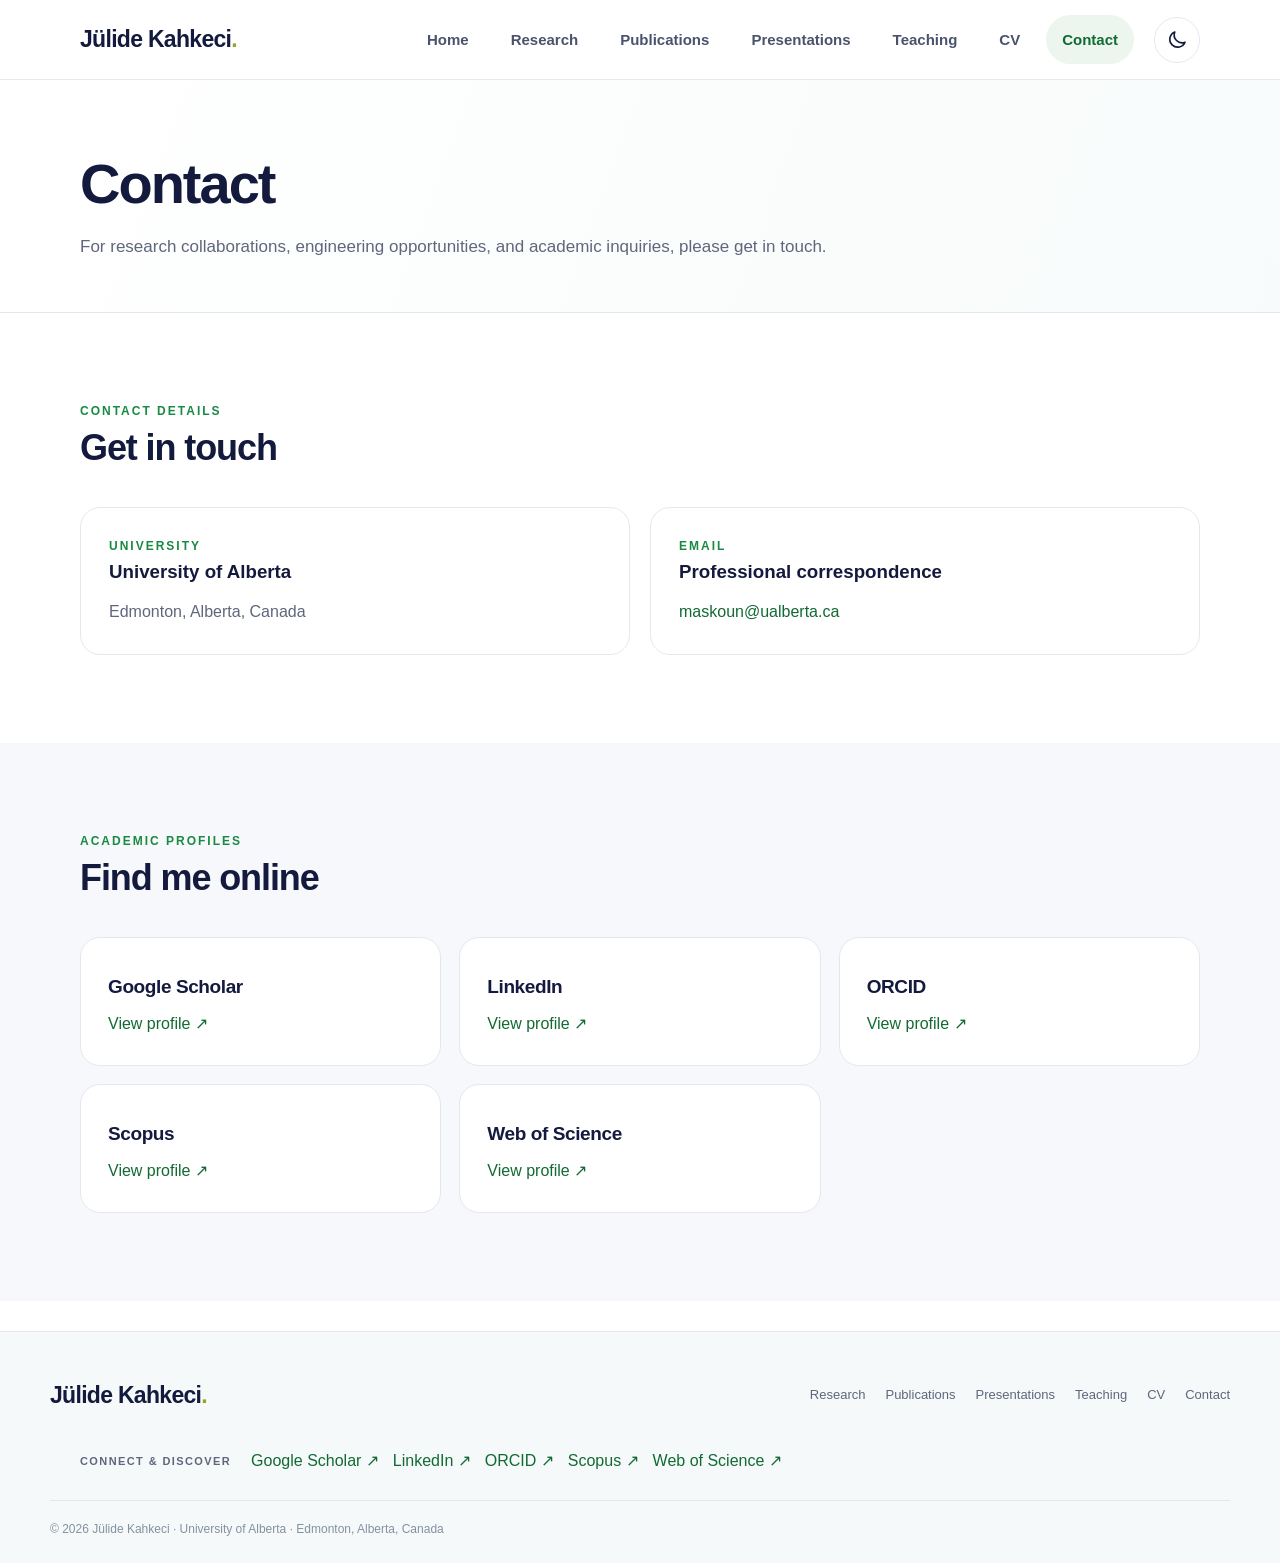
==== contact/index.html @ 94052518 "Add files via upload" ====
<!doctype html><html lang="en"><head><meta charset="utf-8"><meta name="viewport" content="width=device-width,initial-scale=1"><meta name="description" content="Contact and academic profiles."><meta name="theme-color" content="#ffffff"><meta property="og:title" content="Contact — Jülide Kahkeci"><meta property="og:description" content="Contact and academic profiles."><meta property="og:type" content="website"><title>Contact — Jülide Kahkeci</title><script>try{const p=localStorage.getItem("julide-site-theme");const dark=p==="dark"||(p!=="light"&&window.matchMedia("(prefers-color-scheme: dark)").matches);document.documentElement.dataset.theme=dark?"dark":"light"}catch(e){document.documentElement.dataset.theme="light"}</script><link rel="stylesheet" href="../assets/style.css"><link rel="icon" href="../assets/favicon.svg" type="image/svg+xml"></head><body data-page="contact"><a class="skip" href="#main">Skip to content</a><header class="site-header"><div class="container header-in"><a class="logo" href="../">Jülide Kahkeci<span>.</span></a><button class="menu-toggle" aria-label="Toggle menu" aria-expanded="false" aria-controls="site-nav">☰</button><nav id="site-nav" aria-label="Main navigation"><a href="../" class="">Home</a><a href="../research/" class="">Research</a><a href="../publications/" class="">Publications</a><a href="../presentations/" class="">Presentations</a><a href="../teaching/" class="">Teaching</a><a href="../cv/" class="">CV</a><a href="../contact/" class="active" aria-current="page">Contact</a></nav><button class="theme-toggle" type="button" aria-label="Switch to dark mode" aria-pressed="false" title="Switch to dark mode"><svg class="theme-icon theme-icon-moon" aria-hidden="true" viewBox="0 0 24 24" fill="none" stroke="currentColor" stroke-width="1.9" stroke-linecap="round" stroke-linejoin="round"><path d="M20.6 15.1A9 9 0 0 1 8.9 3.4a9 9 0 1 0 11.7 11.7Z"/></svg><svg class="theme-icon theme-icon-sun" aria-hidden="true" viewBox="0 0 24 24" fill="none" stroke="currentColor" stroke-width="1.9" stroke-linecap="round" stroke-linejoin="round"><circle cx="12" cy="12" r="4"/><path d="M12 2v2m0 16v2M4.93 4.93l1.42 1.42m11.3 11.3 1.42 1.42M2 12h2m16 0h2M4.93 19.07l1.42-1.42m11.3-11.3 1.42-1.42"/></svg></button></div></header><main id="main"><div class="page-hero"><div class="container"><h1>Contact</h1><p>For research collaborations, engineering opportunities, and academic inquiries, please get in touch.</p></div></div><section class="section"><div class="container"><div class="section-heading"><div class="kicker">Contact details</div><h2>Get in touch</h2></div><div class="contact-grid"><div class="contact-card"><div class="kicker">University</div><h3>University of Alberta</h3><p>Edmonton, Alberta, Canada</p></div><div class="contact-card"><div class="kicker">Email</div><h3>Professional correspondence</h3><p><a href="mailto:maskoun@ualberta.ca">maskoun@ualberta.ca</a></p></div></div></div></section><section class="section alt"><div class="container"><div class="section-heading"><div class="kicker">Academic profiles</div><h2>Find me online</h2></div><div class="three-col"><article class="card"><h3>Google Scholar</h3><a href="https://scholar.google.ca/citations?user=53lfFYoAAAAJ&amp;hl=en&amp;oi=ao" target="_blank" rel="noopener noreferrer">View profile ↗</a></article><article class="card"><h3>LinkedIn</h3><a href="https://www.linkedin.com/in/judy-maskoun-kahkeci/" target="_blank" rel="noopener noreferrer">View profile ↗</a></article><article class="card"><h3>ORCID</h3><a href="https://orcid.org/0000-0002-6575-7704" target="_blank" rel="noopener noreferrer">View profile ↗</a></article><article class="card"><h3>Scopus</h3><a href="https://www.scopus.com/authid/detail.uri?authorId=58640732800" target="_blank" rel="noopener noreferrer">View profile ↗</a></article><article class="card"><h3>Web of Science</h3><a href="https://www.webofscience.com/wos/author/record/3866087?state=%7B%7D" target="_blank" rel="noopener noreferrer">View profile ↗</a></article></div></div></section></main><footer><div class="container footer-main"><a class="logo" href="../">Jülide Kahkeci<span>.</span></a><div class="footer-links"><a href="../research/">Research</a><a href="../publications/">Publications</a><a href="../presentations/">Presentations</a><a href="../teaching/">Teaching</a><a href="../cv/">CV</a><a href="../contact/">Contact</a></div></div><div class="container footer-profiles"><div class="profile-links" aria-label="Connect &amp; discover"><span class="profile-label">Connect &amp; discover</span><div class="profile-link-list"><a class="profile-link" href="https://scholar.google.ca/citations?user=53lfFYoAAAAJ&amp;hl=en&amp;oi=ao" target="_blank" rel="noopener noreferrer">Google Scholar <span aria-hidden="true">↗</span></a><a class="profile-link" href="https://www.linkedin.com/in/judy-maskoun-kahkeci/" target="_blank" rel="noopener noreferrer">LinkedIn <span aria-hidden="true">↗</span></a><a class="profile-link" href="https://orcid.org/0000-0002-6575-7704" target="_blank" rel="noopener noreferrer">ORCID <span aria-hidden="true">↗</span></a><a class="profile-link" href="https://www.scopus.com/authid/detail.uri?authorId=58640732800" target="_blank" rel="noopener noreferrer">Scopus <span aria-hidden="true">↗</span></a><a class="profile-link" href="https://www.webofscience.com/wos/author/record/3866087?state=%7B%7D" target="_blank" rel="noopener noreferrer">Web of Science <span aria-hidden="true">↗</span></a></div></div></div><div class="container footer-bottom">© 2026 Jülide Kahkeci · University of Alberta · Edmonton, Alberta, Canada</div></footer><script src="../assets/content.js" defer></script><script src="../assets/site.js" defer></script></body></html>
---- assets/style.css ----
/* Jülide Kahkeci — personal academic website styles. */
:root{--ink:#131a3d;--muted:#5f667d;--subtle:#8292a0;--accent:#198a43;--accent-dark:#126a33;--accent-soft:#edf5ef;--gold:#b09b14;--pale:#eef5f0;--paper:#fff;--off:#f7f8fb;--line:#e5e7ef;--shadow:0 20px 55px rgba(24,52,68,.06);--radius:20px;--max:1180px}
*{box-sizing:border-box}html{scroll-behavior:smooth}body{margin:0;color:var(--ink);font-family:Inter,-apple-system,BlinkMacSystemFont,"Segoe UI",Roboto,Helvetica,Arial,sans-serif;background:var(--paper);-webkit-font-smoothing:antialiased;line-height:1.72;font-size:16px}a{color:var(--accent-dark);text-decoration:none}a:hover{color:var(--accent);text-decoration:underline}img{max-width:100%;display:block}button,input{font:inherit}button{cursor:pointer}::selection{background:#c1e8e8}
.container{max-width:var(--max);margin:0 auto;padding:0 30px}.narrow{max-width:960px}.skip{position:absolute;top:-100px;left:12px;z-index:9999;padding:10px;background:#fff}.skip:focus{top:8px}
.site-header{height:82px;position:sticky;top:0;z-index:20;background:rgba(255,255,255,.97);border-bottom:1px solid var(--line);backdrop-filter:blur(14px)}.header-in{height:100%;display:flex;justify-content:space-between;align-items:center;gap:35px}.logo{font-size:22px;font-weight:800;letter-spacing:-.9px;color:var(--ink);white-space:nowrap}.logo:hover{text-decoration:none;color:var(--ink)}.logo span{color:var(--accent)}nav{display:flex;align-items:center;gap:22px}nav a{color:#4d6372;font-weight:550;font-size:13px;transition:color .15s;white-space:nowrap}nav a:hover,nav a.active{color:var(--accent);text-decoration:none}nav a.active{font-weight:750}.menu-toggle{display:none;background:transparent;border:1px solid var(--line);padding:8px 12px;border-radius:9px;color:var(--ink);font-size:23px;line-height:1}
main{min-height:60vh}.hero{padding:108px 0 72px;background:radial-gradient(circle at 88% 28%,#eaf6f6 0,#fff 42%,#fff 100%)}.hero-layout{display:grid;grid-template-columns:1.25fr .85fr;gap:70px;align-items:center}.eyebrow,.kicker{text-transform:uppercase;color:var(--accent);font-size:12px;letter-spacing:2px;font-weight:800}.hero h1{font-size:clamp(39px,5.3vw,67px);letter-spacing:-2.6px;line-height:1.12;margin:18px 0 12px;font-weight:800}.hero .hero-title{font-weight:650;font-size:23px;color:#334e5d;margin:0 0 20px;line-height:1.45}.lead{font-size:17px;color:var(--muted);max-width:680px;line-height:1.85}.hero .lead{max-width:650px}.button-row{display:flex;gap:13px;flex-wrap:wrap;margin-top:30px}.btn{display:inline-flex;justify-content:center;align-items:center;gap:7px;border-radius:8px;font-size:14px;font-weight:750;padding:12px 20px;border:1px solid var(--accent);color:#fff;background:var(--accent);transition:transform .15s,background .15s;min-height:46px}.btn:hover{transform:translateY(-2px);background:var(--accent-dark);color:#fff;text-decoration:none}.btn.outline{background:#fff;color:var(--accent-dark);border-color:#bbd4db}.btn.outline:hover{background:#f0fafa}.photo-frame{aspect-ratio:4/4.4;border-radius:23px;overflow:hidden;border:1px solid #dce8e8;box-shadow:var(--shadow);background:#e8f1f3;display:flex;justify-content:center;align-items:center;position:relative}.photo-frame img{width:100%;height:100%;object-fit:cover}.photo-hint{position:absolute;bottom:0;background:rgba(18,44,57,.76);color:#fff;font-size:11px;text-align:center;padding:9px;width:100%;letter-spacing:.4px}
.stats{display:grid;grid-template-columns:repeat(4,minmax(0,1fr));border-top:1px solid var(--line);border-bottom:1px solid var(--line);margin-top:55px}.stat{padding:26px 20px;border-right:1px solid var(--line);text-align:center}.stat:last-child{border-right:0}.stat-num{font-weight:800;color:var(--ink);font-size:35px;line-height:1.3;letter-spacing:-1.2px}.stat-label{font-size:13px;color:var(--muted)}.section{padding:88px 0}.section.alt{background:var(--off)}.section-compact{padding:58px 0}.section-heading{margin-bottom:36px}.section-heading h2,.section h2{margin:5px 0 12px;font-size:clamp(25px,3vw,36px);font-weight:800;letter-spacing:-1.1px;line-height:1.23}.section-heading p{color:var(--muted);max-width:780px;margin:0}.section-grid{display:grid;grid-template-columns:1.2fr .8fr;gap:70px}.body-text p{margin:0 0 19px;color:#4c6271}.pills{display:flex;flex-wrap:wrap;gap:10px}.pill{background:#eef7f8;color:#2d6975;font-size:12px;border:1px solid #d8eaed;padding:6px 12px;border-radius:30px;font-weight:650}.text-link{font-weight:750;font-size:14px}.text-link:hover{text-decoration:underline}.news-empty{padding:30px;background:#fff;border:1px dashed #d4e2e4;border-radius:var(--radius);color:var(--muted)}
.page-hero{padding:72px 0 50px;border-bottom:1px solid var(--line);background:linear-gradient(110deg,#fff,#f8fbfb)}.page-hero h1{font-size:clamp(39px,5vw,56px);font-weight:800;line-height:1.15;letter-spacing:-2px;margin:0 0 16px}.page-hero p{margin:0;max-width:830px;color:var(--muted);font-size:17px}.page-hero .btn{margin-top:23px}.major{margin-top:0}.two-col,.three-col{display:grid;gap:18px}.two-col{grid-template-columns:repeat(2,minmax(0,1fr))}.three-col{grid-template-columns:repeat(3,minmax(0,1fr))}.card{border:1px solid var(--line);border-radius:var(--radius);padding:27px;background:#fff;transition:border-color .15s,transform .15s;min-width:0}.card:hover{border-color:#bcdae1}.card h3{font-size:19px;line-height:1.45;letter-spacing:-.4px;margin:8px 0 10px}.card p{color:var(--muted);font-size:14px;margin:0 0 12px}.card .kicker{font-size:10px;letter-spacing:1.35px}.card h3 a{color:var(--ink)}.card h3 a:hover{color:var(--accent)}.cards-spaced{margin-top:26px}.flow-band{border:1px solid #c9e4e7;background:#eef8f8;border-radius:var(--radius);padding:22px;margin-top:19px;text-align:center}.flow-band span{font-size:12px;letter-spacing:1px;text-transform:uppercase;font-weight:750;color:#367482}.flow-band h3{margin:4px 0;color:var(--ink)}
/* CV date rail and entry formatting. */
.cv-section{padding:64px 0;border-bottom:1px solid var(--line)}.cv-section:last-child{border:0}.cv-section .section-heading{margin-bottom:30px}.timeline-entry{display:grid;grid-template-columns:222px 1fr;gap:22px;padding:20px 0;border-bottom:1px solid #edf1f2}.timeline-entry:last-child{border-bottom:0}.timeline-date{font-size:13px;font-weight:700;color:var(--accent-dark);padding-top:3px}.timeline-body h3{font-size:18px;line-height:1.45;margin:0 0 3px;letter-spacing:-.3px}.timeline-body p{color:var(--muted);font-size:14px;margin:0}.plain-list{list-style:none;padding:0;margin:0}.plain-list li{padding:14px 0;border-bottom:1px solid #edf1f2;font-size:15px;line-height:1.7;color:#405667}.plain-list li:last-child{border-bottom:0}.plain-list strong{color:var(--ink)}.list-year{color:var(--accent-dark);font-weight:800;font-size:13px;display:inline-block;min-width:94px;vertical-align:baseline}
.publication-tools{margin-top:30px}.search{width:100%;max-width:680px;border:1px solid #cddde0;background:#fff;padding:13px 16px;border-radius:10px;font-size:15px;outline:0}.search:focus{border-color:var(--accent);box-shadow:0 0 0 3px #daeff0}.filter-row{display:flex;flex-wrap:wrap;gap:8px;margin-top:18px}.filter{border:1px solid var(--line);padding:7px 13px;border-radius:30px;color:#536d7a;background:#fff;font-size:13px}.filter:hover,.filter[aria-pressed="true"]{background:var(--accent);color:#fff;border-color:var(--accent)}.pub-count{font-size:13px;color:var(--muted);margin:18px 0}.pub-item{padding:23px 0;border-bottom:1px solid var(--line)}.pub-item:last-child{border-bottom:0}.pub-meta{font-size:12px;font-weight:700;color:var(--accent-dark);letter-spacing:.6px;text-transform:uppercase}.pub-item h3{font-size:17px;margin:8px 0 7px;line-height:1.55;letter-spacing:-.2px}.pub-item p{font-size:14px;color:var(--muted);margin:0 0 5px}.pub-item a{font-size:13px;font-weight:750}.no-results{color:var(--muted);padding:25px 0;display:none}.no-results.show{display:block}.resource-link{display:inline-block;margin-top:6px;font-weight:700;font-size:13px}
.contact-grid{display:grid;grid-template-columns:1fr 1fr;gap:20px}.contact-card{border:1px solid var(--line);padding:28px;border-radius:var(--radius)}.contact-card h3{margin:0 0 10px}.contact-card p{margin:0;color:var(--muted)}
footer{background:#f6f9fa;margin-top:30px;border-top:1px solid var(--line)}.footer-main{padding:54px 0 32px;display:flex;align-items:center;justify-content:space-between;gap:20px;flex-wrap:wrap}.footer-links{display:flex;flex-wrap:wrap;column-gap:20px;row-gap:6px}.footer-links a{font-size:13px;color:var(--muted)}.footer-links a:hover{color:var(--accent)}.footer-bottom{padding:18px 0 23px;border-top:1px solid var(--line);font-size:12px;color:var(--subtle)}
@media(max-width:1000px){nav{gap:13px}nav a{font-size:12px}.logo{font-size:20px}.hero-layout{gap:38px}.section-grid{gap:40px}}@media(max-width:780px){.container{padding:0 22px}.site-header{height:68px}.menu-toggle{display:block}nav{display:none;position:absolute;top:68px;left:0;right:0;background:#fff;border-bottom:1px solid var(--line);box-shadow:var(--shadow);padding:12px 23px 24px;flex-direction:column;align-items:flex-start;gap:0}nav.open{display:flex}nav a{width:100%;padding:10px 0;font-size:15px}.hero{padding:68px 0 40px}.hero-layout{grid-template-columns:1fr;gap:25px}.hero h1{font-size:46px}.photo-frame{max-width:320px;max-height:350px}.stats{grid-template-columns:1fr 1fr}.stat:nth-child(2){border-right:0}.stat:nth-child(-n+2){border-bottom:1px solid var(--line)}.section{padding:58px 0}.page-hero{padding:55px 0 38px}.section-grid,.two-col,.three-col,.contact-grid{grid-template-columns:1fr}.timeline-entry{grid-template-columns:1fr;gap:3px}.timeline-date{padding-top:0}.cv-section{padding:50px 0}.footer-main{padding:35px 0 25px}.section-heading{margin-bottom:24px}}@media(max-width:400px){.container{padding:0 17px}.hero h1{font-size:38px;letter-spacing:-1.5px}.hero .hero-title{font-size:19px}.btn{width:100%}.stat-num{font-size:29px}}@media print{.site-header,footer,.btn,.search,.filter-row,.photo-hint{display:none!important}body{color:#000}.page-hero{padding:10px 0 20px}.cv-section{padding:25px 0;break-inside:avoid}.timeline-entry{break-inside:avoid}.container{max-width:none}.section{padding:20px 0}}
/* Extended CV lists and responsive scholarly record details. */
.timeline-detail p{color:var(--muted);font-size:14px;margin:2px 0 9px;line-height:1.7}
.timeline-detail p strong{color:var(--ink)}
.compact-list{margin:9px 0 0;padding-left:20px;color:var(--muted);font-size:14px;line-height:1.75}
.compact-list li{margin:5px 0}
.external-profiles{margin-top:28px;color:var(--muted);font-size:14px}
[data-publication][hidden]{display:none!important}
@media(max-width:780px){.timeline-detail p{font-size:14px}}

/* Scholarly profile links — visible on the home page, CV, publications, and sitewide footer. */
.profile-links{display:flex;align-items:center;gap:13px 20px;flex-wrap:wrap}
.profile-label{font-size:11px;letter-spacing:1.1px;text-transform:uppercase;font-weight:750;color:var(--subtle);white-space:nowrap}
.profile-link-list{display:flex;flex-wrap:wrap;align-items:center;gap:8px 14px}
.profile-link{display:inline-flex;align-items:center;gap:3px;color:var(--accent-dark);font-size:13px;font-weight:700;line-height:1.35;text-decoration:none;border-bottom:1px solid transparent;padding:4px 0}
.profile-link:hover,.profile-link:focus-visible{color:var(--accent);border-bottom-color:var(--accent);text-decoration:none}
.profile-link:focus-visible{outline:2px solid var(--accent);outline-offset:3px}
.hero .profile-links{margin-top:26px;align-items:flex-start}
.hero .profile-label{padding-top:5px}
.cv-profile-wrap,.pub-profile-wrap{padding-top:25px}
.footer-profiles{padding:0 30px 25px}
.footer-profiles .profile-label{color:var(--muted)}
@media(max-width:780px){.hero .profile-links{margin-top:21px}.profile-links{align-items:flex-start;gap:7px}.profile-label{width:100%}.footer-profiles{padding:0 22px 24px}}
@media(max-width:400px){.profile-link-list{gap:6px 13px}.profile-link{font-size:12px}.footer-profiles{padding:0 17px 22px}}


/* Homepage portrait, introduction, and counters. */
.site-header{height:80px;background:rgba(255,255,255,.98);border-bottom:1px solid #e8e8ed}
.header-in{gap:28px}.logo{font-size:23px;letter-spacing:-.7px}
.logo span{color:#98a51e}
nav{gap:10px;flex-wrap:wrap}
nav a{font-size:15px;font-weight:700;color:#4a536d;padding:12px 16px;border-radius:999px}
nav a.active,nav a[aria-current="page"]{background:var(--accent-soft);color:var(--accent-dark)}
.hero-academic{padding:70px 0 64px;background:linear-gradient(180deg,#ffffff 0%,#fbfcfd 100%)}
.hero-layout{align-items:center;grid-template-columns:minmax(0,1.2fr) minmax(280px,.8fr);gap:48px}
.hero-copy{padding-top:4px}.eyebrow{display:inline-flex;align-items:center;padding:10px 18px;border-radius:999px;background:#edf3ef;color:var(--accent-dark);font-size:12px;letter-spacing:2.2px;font-weight:800}
.hero h1{font-size:clamp(50px,5.8vw,74px);line-height:1.04;letter-spacing:-2.8px;margin:22px 0 16px;color:var(--ink)}
.name-accent{background:linear-gradient(90deg,#159340 5%, #b59c11 88%);-webkit-background-clip:text;background-clip:text;color:transparent}
.hero .hero-title{font-size:23px;font-weight:650;color:#262d49;margin-bottom:16px}
.hero .lead{font-size:18px;line-height:1.8;color:#5c637b;max-width:690px}
.hero .lead strong{color:#4b536f}
.btn{border-radius:999px;padding:15px 28px;font-size:15px;font-weight:800;min-height:54px;border-width:1.5px}
.btn.gradient{background:linear-gradient(90deg,#179340 0%, #b49a0e 100%);border-color:transparent;box-shadow:0 8px 20px rgba(25,138,67,.18)}
.btn.gradient:hover{background:linear-gradient(90deg,#148239 0%, #9d870a 100%)}
.btn.outline{background:#fff;border-color:#d5d8e3;color:#202846}
.btn.outline:hover{background:#f8f9fc;color:#202846}
.btn.soft{margin-top:24px;padding-inline:28px}
.hero-profiles{margin-top:30px}.profile-label{font-size:11px;letter-spacing:1.4px}.profile-link{font-size:13px;color:#3d4c67}
.hero-portrait-wrap{display:flex;justify-content:center}
.hero-portrait-ring{width:min(100%,430px);aspect-ratio:1/1;border-radius:50%;padding:10px;background:linear-gradient(135deg,#1da246 20%,#b39a14 86%);box-shadow:0 18px 36px rgba(110,140,40,.22)}
.hero-portrait{width:100%;height:100%;border-radius:50%;overflow:hidden;border:7px solid #fff;background:#dfe6ee}
.hero-portrait img{width:100%;height:100%;object-fit:cover;object-position:center 28%}
.photo-frame,.photo-hint{display:none}
.stats-academic{display:grid;grid-template-columns:repeat(3,minmax(0,1fr));gap:22px;border:0;margin-top:54px}
.stats-academic .stat{border:1px solid #e5e6ed;border-radius:24px;background:#fff;padding:26px 22px 24px;box-shadow:0 4px 18px rgba(23,35,65,.04)}
.stats-academic .stat-num{font-size:46px;color:#5c9b2f;font-weight:800}
.stats-academic .stat-label{font-size:15px;color:#6a7188}
.about-academic{padding-top:86px}
.about-academic .container{max-width:1280px}
.about-academic .section-heading{margin-bottom:26px}
.about-academic .kicker{margin-bottom:8px}
.about-academic h2{font-size:clamp(34px,4.7vw,58px);line-height:1.1;letter-spacing:-1.9px;max-width:980px;margin-bottom:26px}
.about-text{max-width:1100px}
.about-text p{font-size:18px;line-height:1.9;color:#5b6279;margin-bottom:18px}
.about-text strong{color:var(--accent-dark)}
.research-interest-block{margin-top:42px}
.research-interest-block h3{font-size:19px;line-height:1.4;margin:0 0 18px;color:#202846}
.interest-pills{gap:14px}
.pill{background:#fff;color:#5a627a;border:1px solid #d7dae3;padding:10px 19px;border-radius:999px;font-size:14px;font-weight:600}
.text-link{font-weight:750;font-size:14px}
.footer-main{padding-top:44px}
@media(max-width:1000px){.hero-layout{grid-template-columns:1fr;gap:28px}.hero-copy{order:2}.hero-portrait-wrap{order:1}.hero-portrait-ring{width:min(100%,360px)}.about-academic h2{max-width:850px}}
@media(max-width:780px){.site-header{height:72px}.hero-academic{padding:48px 0 44px}.hero h1{font-size:46px;letter-spacing:-1.8px}.hero .hero-title{font-size:20px}.hero .lead,.about-text p{font-size:17px;line-height:1.8}.stats-academic{grid-template-columns:1fr;gap:14px;margin-top:34px}.stats-academic .stat{padding:22px}.hero-profiles .profile-label{width:100%}.research-interest-block{margin-top:32px}.pill{font-size:13px;padding:9px 16px}}
@media(max-width:400px){.hero h1{font-size:38px}.eyebrow{padding:8px 14px;font-size:11px;letter-spacing:1.7px}.hero-portrait-ring{width:min(100%,300px)}}


/* Compact recent updates cards */
.updates-section{padding-top:74px;padding-bottom:76px}
.updates-section .section-heading{margin-bottom:24px}
.updates-section .section-heading p{font-size:18px;line-height:1.75;color:#606882;max-width:760px}
.updates-list{display:flex;flex-direction:column;gap:14px;margin-top:10px}
.update-item{display:grid;grid-template-columns:180px 1fr;gap:22px;align-items:flex-start;padding:20px 24px;border:1px solid #e1e4ec;border-radius:24px;background:#fff;box-shadow:0 4px 14px rgba(20,27,55,.04)}
.update-date{display:inline-flex;align-items:center;justify-content:flex-start;color:var(--accent-dark);font-size:15px;font-weight:800;letter-spacing:.2px;line-height:1.4;padding-top:2px}
.update-body{font-size:16px;line-height:1.72;color:#5e657e}
.update-body strong{color:#1a2343}
@media(max-width:780px){.updates-section .section-heading p{font-size:16px}.update-item{grid-template-columns:1fr;gap:10px;padding:18px 18px;border-radius:20px}.update-date{font-size:14px}.update-body{font-size:15px;line-height:1.65}}

/* Alternate professional name and historical publication byline. */
.alternate-name{font-size:14px;font-weight:500;color:#687089;margin:-7px 0 12px;line-height:1.6}
.alternate-name strong{color:#4e596c;font-weight:650}
.publication-name-note{font-size:14px;color:#69718a;margin:16px 0 0;line-height:1.65}
.publication-name-note strong{color:#202946}

/* Research photographs uploaded through the content editor. */
.research-card{overflow:hidden}
.research-card .research-cover{width:100%;height:210px;object-fit:cover;border-radius:12px;margin:0 0 18px}
.research-card .research-gallery{display:grid;grid-template-columns:repeat(auto-fit,minmax(105px,1fr));gap:8px;margin-top:16px}
.research-gallery img{width:100%;height:106px;object-fit:cover;border-radius:10px;border:1px solid var(--line)}
.research-card p{white-space:pre-line}
.update-body a{font-size:14px;font-weight:700}

/* Persistent light / dark appearance toggle */
html { color-scheme: light; }
html[data-theme="dark"] { color-scheme: dark; }
.header-in { gap: 20px; }
.header-in nav { margin-left: auto; }
.theme-toggle { width:46px; height:46px; flex:0 0 46px; display:inline-flex; align-items:center; justify-content:center; border:1px solid var(--line); border-radius:50%; color:var(--ink); background:transparent; transition:background .2s, border-color .2s; }
.theme-toggle:hover { background:var(--accent-soft); border-color:var(--accent); }
.theme-toggle:focus-visible, .menu-toggle:focus-visible { outline:2px solid var(--accent); outline-offset:3px; }
.theme-icon { width:21px; height:21px; }
.theme-icon-sun {display:none;}
html[data-theme="dark"] .theme-icon-moon {display:none;}
html[data-theme="dark"] .theme-icon-sun {display:block;}
@media(max-width:1120px) { .header-in {gap:12px;} nav {gap:3px;} nav a {padding:10px 10px;font-size:13px;} .logo {font-size:21px;} }
@media(max-width:780px) { .header-in nav { margin-left:0; } .menu-toggle {margin-left:auto;} .theme-toggle {height:40px;width:40px;flex-basis:40px;} }

/* Two-column biography followed by research interest bubbles */
.about-academic .section-heading { margin-bottom:32px; }
.about-academic h2 { max-width:none; font-size:clamp(34px,4.0vw,52px); }
.about-columns { display:grid; grid-template-columns:minmax(0,1fr) minmax(0,1fr); column-gap:clamp(30px,5vw,78px); align-items:start; max-width:none; }
.about-columns .about-column {min-width:0;}
.about-columns .about-column h3 {font-size:20px;letter-spacing:-.35px;line-height:1.35;margin:0 0 16px;color:var(--ink);font-weight:750;}
.about-columns .about-column p {font-size:18px;line-height:1.8;margin:0;color:var(--muted);}
.about-academic .research-interest-block {margin-top:44px;}
@media(max-width:780px) {
 .about-columns {grid-template-columns:1fr;gap:29px;}
 .about-columns .about-column p {font-size:16px;line-height:1.75;}
 .about-columns .about-column h3 {font-size:18px;margin-bottom:10px;}
 .about-academic .research-interest-block {margin-top:32px;}
}

/* Night palette, applied consistently across all generated pages */
html[data-theme="dark"] { --ink:#f1f3ff;--muted:#bac3d8;--subtle:#96a3c0;--accent:#62d9a0;--accent-dark:#72e2a9;--accent-soft:#193a32;--pale:#1b302e;--paper:#0f1427;--off:#151a30;--line:#353c56;--shadow:0 12px 30px rgba(0,0,0,.24); }
html[data-theme="dark"] body {background:var(--paper);color:var(--ink);}
html[data-theme="dark"] a {color:var(--accent-dark);}
html[data-theme="dark"] a:hover {color:var(--accent);}
html[data-theme="dark"] .site-header {background:rgba(12,16,32,.97);border-bottom:1px solid var(--line);}
html[data-theme="dark"] .logo,html[data-theme="dark"] .logo:hover {color:var(--ink);}
html[data-theme="dark"] nav a {color:#bdc5d8;}
html[data-theme="dark"] nav a:hover,html[data-theme="dark"] nav a.active {color:var(--accent);}
html[data-theme="dark"] nav a.active {background:var(--accent-soft);}
html[data-theme="dark"] .menu-toggle,html[data-theme="dark"] .theme-toggle {color:var(--ink);background:#181f37;border-color:var(--line);}
html[data-theme="dark"] .menu-toggle:hover,html[data-theme="dark"] .theme-toggle:hover {background:var(--accent-soft);border-color:var(--accent);}
html[data-theme="dark"] .hero,html[data-theme="dark"] .hero-academic {background:radial-gradient(circle at 90% 27%,#192b2e 0%,#11162a 46%,#0f1427 100%);}
html[data-theme="dark"] .eyebrow {background:#17382f;color:#76e4aa;}
html[data-theme="dark"] .hero .hero-title,html[data-theme="dark"] .hero .lead strong {color:#e1e8f7;}
html[data-theme="dark"] .hero .lead,html[data-theme="dark"] .alternate-name {color:var(--muted);}
html[data-theme="dark"] .alternate-name strong {color:#c6d3e7;}
html[data-theme="dark"] .btn.outline {background:#1b2238;color:var(--ink);border-color:#45516c;}
html[data-theme="dark"] .btn.outline:hover {background:#26314c;color:var(--ink);}
html[data-theme="dark"] .profile-link {color:#a5cfc3;}
html[data-theme="dark"] .profile-link:hover {color:#76e4aa;}
html[data-theme="dark"] .hero-portrait {border-color:#141a2c;}
html[data-theme="dark"] .stats-academic .stat,html[data-theme="dark"] .card,html[data-theme="dark"] .update-item {background:#1b2237;border-color:#363e58;box-shadow:0 4px 16px rgba(0,0,0,.12);}
html[data-theme="dark"] .stat-label,html[data-theme="dark"] .stats-academic .stat-label {color:var(--muted);}
html[data-theme="dark"] .stats-academic .stat-num {color:#8bcb56;}
html[data-theme="dark"] .about-columns .about-column p,html[data-theme="dark"] .body-text p,html[data-theme="dark"] .about-text p {color:var(--muted);}
html[data-theme="dark"] .about-columns .about-column h3,html[data-theme="dark"] .research-interest-block h3 {color:var(--ink);}
html[data-theme="dark"] .pill {background:#1c2339;color:#c1cadf;border-color:#3b4560;}
html[data-theme="dark"] .updates-section .section-heading p,html[data-theme="dark"] .update-body {color:var(--muted);}
html[data-theme="dark"] .update-body strong {color:#f0f3ff;}
html[data-theme="dark"] .page-hero {background:linear-gradient(120deg,#111729,#1a2337);border-color:var(--line);}
html[data-theme="dark"] .page-hero p,html[data-theme="dark"] .card p,html[data-theme="dark"] .card h3 a,html[data-theme="dark"] .timeline-detail p {color:var(--muted);}
html[data-theme="dark"] .card h3,html[data-theme="dark"] .timeline-body h3,html[data-theme="dark"] .contact-card h3 {color:var(--ink);}
html[data-theme="dark"] .publication-name-note {color:var(--muted);}
html[data-theme="dark"] .publication-name-note strong {color:var(--ink);}
html[data-theme="dark"] .search,html[data-theme="dark"] .filter {background:#1c243a;color:var(--ink);border-color:#414b65;}
html[data-theme="dark"] .search::placeholder {color:#8997b0;}
html[data-theme="dark"] .filter:hover,html[data-theme="dark"] .filter[aria-pressed="true"] {background:#237747;color:#fff;border-color:#237747;}
html[data-theme="dark"] .pub-item,html[data-theme="dark"] .timeline-entry,html[data-theme="dark"] .plain-list li {border-color:var(--line);}
html[data-theme="dark"] .plain-list li {color:var(--muted);}
html[data-theme="dark"] .plain-list strong {color:var(--ink);}
html[data-theme="dark"] .contact-card {background:#1b2237;border-color:var(--line);}
html[data-theme="dark"] .contact-card p {color:var(--muted);}
html[data-theme="dark"] .flow-band {background:#20392f;border-color:#3d6a55;}
html[data-theme="dark"] footer {background:#11182c;border-color:var(--line);}
html[data-theme="dark"] .footer-links a {color:var(--muted);}
html[data-theme="dark"] .footer-bottom {border-color:var(--line);}
html[data-theme="dark"] .skip:focus {color:var(--ink);background:var(--off);}
@media(max-width:780px){html[data-theme="dark"] nav {background:#151a2e;border-color:var(--line);}}
@media print { .theme-toggle {display:none!important;} html[data-theme="dark"] {color-scheme:light;} }
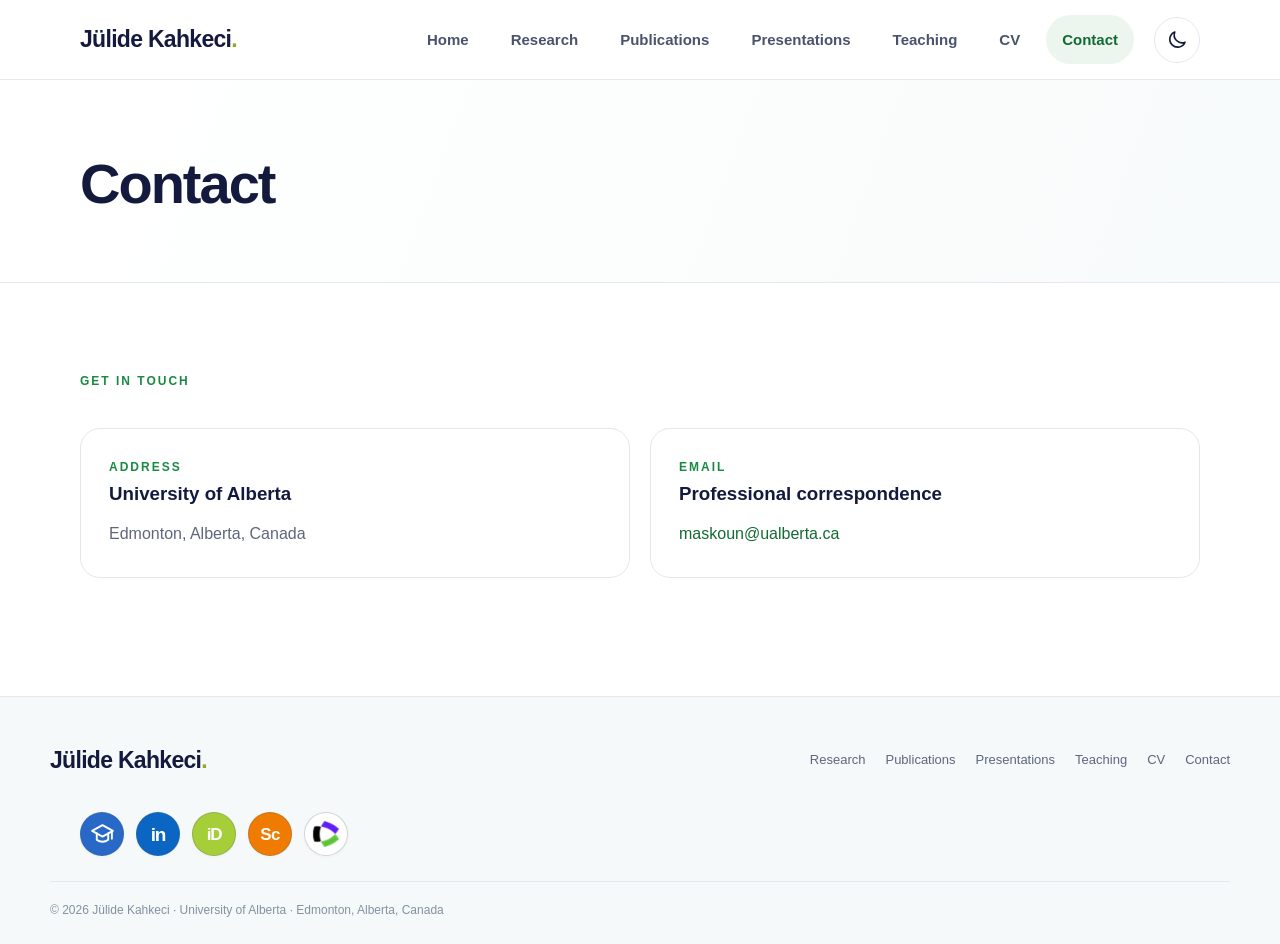
==== commit 3edbd795: "Add files via upload" ====
--- a/contact/index.html
+++ b/contact/index.html
@@ -1 +1,3 @@
-<!doctype html><html lang="en"><head><meta charset="utf-8"><meta name="viewport" content="width=device-width,initial-scale=1"><meta name="description" content="Contact and academic profiles."><meta name="theme-color" content="#ffffff"><meta property="og:title" content="Contact — Jülide Kahkeci"><meta property="og:description" content="Contact and academic profiles."><meta property="og:type" content="website"><title>Contact — Jülide Kahkeci</title><script>try{const p=localStorage.getItem("julide-site-theme");const dark=p==="dark"||(p!=="light"&&window.matchMedia("(prefers-color-scheme: dark)").matches);document.documentElement.dataset.theme=dark?"dark":"light"}catch(e){document.documentElement.dataset.theme="light"}</script><link rel="stylesheet" href="../assets/style.css"><link rel="icon" href="../assets/favicon.svg" type="image/svg+xml"></head><body data-page="contact"><a class="skip" href="#main">Skip to content</a><header class="site-header"><div class="container header-in"><a class="logo" href="../">Jülide Kahkeci<span>.</span></a><button class="menu-toggle" aria-label="Toggle menu" aria-expanded="false" aria-controls="site-nav">☰</button><nav id="site-nav" aria-label="Main navigation"><a href="../" class="">Home</a><a href="../research/" class="">Research</a><a href="../publications/" class="">Publications</a><a href="../presentations/" class="">Presentations</a><a href="../teaching/" class="">Teaching</a><a href="../cv/" class="">CV</a><a href="../contact/" class="active" aria-current="page">Contact</a></nav><button class="theme-toggle" type="button" aria-label="Switch to dark mode" aria-pressed="false" title="Switch to dark mode"><svg class="theme-icon theme-icon-moon" aria-hidden="true" viewBox="0 0 24 24" fill="none" stroke="currentColor" stroke-width="1.9" stroke-linecap="round" stroke-linejoin="round"><path d="M20.6 15.1A9 9 0 0 1 8.9 3.4a9 9 0 1 0 11.7 11.7Z"/></svg><svg class="theme-icon theme-icon-sun" aria-hidden="true" viewBox="0 0 24 24" fill="none" stroke="currentColor" stroke-width="1.9" stroke-linecap="round" stroke-linejoin="round"><circle cx="12" cy="12" r="4"/><path d="M12 2v2m0 16v2M4.93 4.93l1.42 1.42m11.3 11.3 1.42 1.42M2 12h2m16 0h2M4.93 19.07l1.42-1.42m11.3-11.3 1.42-1.42"/></svg></button></div></header><main id="main"><div class="page-hero"><div class="container"><h1>Contact</h1><p>For research collaborations, engineering opportunities, and academic inquiries, please get in touch.</p></div></div><section class="section"><div class="container"><div class="section-heading"><div class="kicker">Contact details</div><h2>Get in touch</h2></div><div class="contact-grid"><div class="contact-card"><div class="kicker">University</div><h3>University of Alberta</h3><p>Edmonton, Alberta, Canada</p></div><div class="contact-card"><div class="kicker">Email</div><h3>Professional correspondence</h3><p><a href="mailto:maskoun@ualberta.ca">maskoun@ualberta.ca</a></p></div></div></div></section><section class="section alt"><div class="container"><div class="section-heading"><div class="kicker">Academic profiles</div><h2>Find me online</h2></div><div class="three-col"><article class="card"><h3>Google Scholar</h3><a href="https://scholar.google.ca/citations?user=53lfFYoAAAAJ&amp;hl=en&amp;oi=ao" target="_blank" rel="noopener noreferrer">View profile ↗</a></article><article class="card"><h3>LinkedIn</h3><a href="https://www.linkedin.com/in/judy-maskoun-kahkeci/" target="_blank" rel="noopener noreferrer">View profile ↗</a></article><article class="card"><h3>ORCID</h3><a href="https://orcid.org/0000-0002-6575-7704" target="_blank" rel="noopener noreferrer">View profile ↗</a></article><article class="card"><h3>Scopus</h3><a href="https://www.scopus.com/authid/detail.uri?authorId=58640732800" target="_blank" rel="noopener noreferrer">View profile ↗</a></article><article class="card"><h3>Web of Science</h3><a href="https://www.webofscience.com/wos/author/record/3866087?state=%7B%7D" target="_blank" rel="noopener noreferrer">View profile ↗</a></article></div></div></section></main><footer><div class="container footer-main"><a class="logo" href="../">Jülide Kahkeci<span>.</span></a><div class="footer-links"><a href="../research/">Research</a><a href="../publications/">Publications</a><a href="../presentations/">Presentations</a><a href="../teaching/">Teaching</a><a href="../cv/">CV</a><a href="../contact/">Contact</a></div></div><div class="container footer-profiles"><div class="profile-links" aria-label="Connect &amp; discover"><span class="profile-label">Connect &amp; discover</span><div class="profile-link-list"><a class="profile-link" href="https://scholar.google.ca/citations?user=53lfFYoAAAAJ&amp;hl=en&amp;oi=ao" target="_blank" rel="noopener noreferrer">Google Scholar <span aria-hidden="true">↗</span></a><a class="profile-link" href="https://www.linkedin.com/in/judy-maskoun-kahkeci/" target="_blank" rel="noopener noreferrer">LinkedIn <span aria-hidden="true">↗</span></a><a class="profile-link" href="https://orcid.org/0000-0002-6575-7704" target="_blank" rel="noopener noreferrer">ORCID <span aria-hidden="true">↗</span></a><a class="profile-link" href="https://www.scopus.com/authid/detail.uri?authorId=58640732800" target="_blank" rel="noopener noreferrer">Scopus <span aria-hidden="true">↗</span></a><a class="profile-link" href="https://www.webofscience.com/wos/author/record/3866087?state=%7B%7D" target="_blank" rel="noopener noreferrer">Web of Science <span aria-hidden="true">↗</span></a></div></div></div><div class="container footer-bottom">© 2026 Jülide Kahkeci · University of Alberta · Edmonton, Alberta, Canada</div></footer><script src="../assets/content.js" defer></script><script src="../assets/site.js" defer></script></body></html>+<!DOCTYPE html>
+
+<html lang="en"><head><meta charset="utf-8"/><meta content="width=device-width,initial-scale=1" name="viewport"/><meta content="Contact and academic profiles." name="description"/><meta content="#ffffff" name="theme-color"/><meta content="Contact — Jülide Kahkeci" property="og:title"/><meta content="Contact and academic profiles." property="og:description"/><meta content="website" property="og:type"/><title>Contact — Jülide Kahkeci</title><script>try{const p=localStorage.getItem("julide-site-theme");const dark=p==="dark"||(p!=="light"&&window.matchMedia("(prefers-color-scheme: dark)").matches);document.documentElement.dataset.theme=dark?"dark":"light"}catch(e){document.documentElement.dataset.theme="light"}</script><link href="../assets/style.css" rel="stylesheet"/><link href="../assets/site-refinements.css" rel="stylesheet"/><link href="../assets/favicon.svg" rel="icon" type="image/svg+xml"/><style>body[data-page="contact"] .contact-card p.contact-notes{margin-top:10px;line-height:1.7;}</style></head><body data-page="contact"><a class="skip" href="#main">Skip to content</a><header class="site-header"><div class="container header-in"><a class="logo" href="../">Jülide Kahkeci<span>.</span></a><button aria-controls="site-nav" aria-expanded="false" aria-label="Toggle menu" class="menu-toggle">☰</button><nav aria-label="Main navigation" id="site-nav"><a class="" href="../">Home</a><a class="" href="../research/">Research</a><a class="" href="../publications/">Publications</a><a class="" href="../presentations/">Presentations</a><a class="" href="../teaching/">Teaching</a><a class="" href="../cv/">CV</a><a aria-current="page" class="active" href="../contact/">Contact</a></nav><button aria-label="Switch to dark mode" aria-pressed="false" class="theme-toggle" title="Switch to dark mode" type="button"><svg aria-hidden="true" class="theme-icon theme-icon-moon" fill="none" stroke="currentColor" stroke-linecap="round" stroke-linejoin="round" stroke-width="1.9" viewbox="0 0 24 24"><path d="M20.6 15.1A9 9 0 0 1 8.9 3.4a9 9 0 1 0 11.7 11.7Z"></path></svg><svg aria-hidden="true" class="theme-icon theme-icon-sun" fill="none" stroke="currentColor" stroke-linecap="round" stroke-linejoin="round" stroke-width="1.9" viewbox="0 0 24 24"><circle cx="12" cy="12" r="4"></circle><path d="M12 2v2m0 16v2M4.93 4.93l1.42 1.42m11.3 11.3 1.42 1.42M2 12h2m16 0h2M4.93 19.07l1.42-1.42m11.3-11.3 1.42-1.42"></path></svg></button></div></header><main id="main"><div class="page-hero"><div class="container"><h1>Contact</h1></div></div><section class="section"><div class="container"><div class="section-heading"><div class="kicker">Get in touch</div></div><div class="contact-grid"><div class="contact-card" data-contact-card="address"><div class="kicker">Address</div><h3>University of Alberta</h3><p class="address-content">Edmonton, Alberta, Canada</p></div><div class="contact-card" data-contact-card="email"><div class="kicker">Email</div><h3>Professional correspondence</h3><p><a href="mailto:maskoun@ualberta.ca">maskoun@ualberta.ca</a></p></div></div></div></section></main><footer><div class="container footer-main"><a class="logo" href="../">Jülide Kahkeci<span>.</span></a><div class="footer-links"><a href="../research/">Research</a><a href="../publications/">Publications</a><a href="../presentations/">Presentations</a><a href="../teaching/">Teaching</a><a href="../cv/">CV</a><a href="../contact/">Contact</a></div></div><div class="container footer-profiles"><div aria-label="Connect &amp; discover" class="profile-links"><div aria-label="Academic profile links" class="profile-icon-list"><a aria-label="Google Scholar" class="profile-icon profile-scholar" href="https://scholar.google.ca/citations?user=53lfFYoAAAAJ&amp;hl=en&amp;oi=ao" rel="noopener noreferrer" target="_blank" title="Google Scholar"><span aria-hidden="true" class="icon-symbol"><svg viewbox="0 0 24 24"><path d="M2 8.5 12 3l10 5.5-10 5.5z"></path><path d="M6.5 11v6c3 2.6 8 2.6 11 0v-6"></path><path d="M21 9v7"></path></svg></span></a><a aria-label="LinkedIn" class="profile-icon profile-linkedin" href="https://www.linkedin.com/in/judy-maskoun-kahkeci/" rel="noopener noreferrer" target="_blank" title="LinkedIn"><span aria-hidden="true" class="icon-symbol">in</span></a><a aria-label="ORCID" class="profile-icon profile-orcid" href="https://orcid.org/0000-0002-6575-7704" rel="noopener noreferrer" target="_blank" title="ORCID"><span aria-hidden="true" class="icon-symbol">iD</span></a><a aria-label="Scopus" class="profile-icon profile-scopus" href="https://www.scopus.com/authid/detail.uri?authorId=58640732800" rel="noopener noreferrer" target="_blank" title="Scopus"><span aria-hidden="true" class="icon-symbol">S</span></a><a aria-label="Web of Science" class="profile-icon profile-wos" href="https://www.webofscience.com/wos/author/record/3866087?state=%7B%7D" rel="noopener noreferrer" target="_blank" title="Web of Science"><span aria-hidden="true" class="icon-symbol"><img alt="" height="32" src="../assets/icons/web-of-science.png?v=20261024b" width="32"/></span></a></div></div></div><div class="container footer-bottom">© 2026 Jülide Kahkeci · University of Alberta · Edmonton, Alberta, Canada</div></footer><script defer="" src="../assets/content.js"></script><script defer="" src="../assets/site.js"></script></body></html>
--- a/assets/style.css
+++ b/assets/style.css
@@ -192,3 +192,172 @@
 html[data-theme="dark"] .skip:focus {color:var(--ink);background:var(--off);}
 @media(max-width:780px){html[data-theme="dark"] nav {background:#151a2e;border-color:var(--line);}}
 @media print { .theme-toggle {display:none!important;} html[data-theme="dark"] {color-scheme:light;} }
+
+/* Optional photos in compact Recent Updates cards. No image = text-only card. */
+.update-body{display:flex;align-items:flex-start;gap:18px;min-width:0}
+.update-copy{flex:1;min-width:0}
+.update-thumb{display:block;width:112px;height:82px;flex:0 0 112px;object-fit:cover;border-radius:12px;border:1px solid var(--line)}
+@media(max-width:520px){.update-body{gap:12px}.update-thumb{width:86px;height:68px;flex-basis:86px;border-radius:9px}}
+
+
+/* Conference presentation photos: optional thumbnails, full image opens in a new tab. */
+body[data-page="presentations"] .presentation-photos{display:flex;flex-wrap:wrap;gap:10px;margin-top:14px}
+body[data-page="presentations"] .presentation-photos a{display:block;border-radius:12px;overflow:hidden;border:1px solid var(--line);line-height:0}
+body[data-page="presentations"] .presentation-photos img{display:block;width:112px;height:84px;object-fit:cover;transition:transform .15s ease}
+body[data-page="presentations"] .presentation-photos a:hover img{transform:scale(1.05)}
+body[data-page="presentations"] .presentation-photos a:focus-visible{outline:3px solid var(--accent);outline-offset:3px}
+@media(max-width:550px){body[data-page="presentations"] .presentation-photos img{width:96px;height:72px}}
+
+/* CV only: readable PDF download button in both themes. */
+body[data-page="cv"] .page-hero .btn,
+html[data-theme="dark"] body[data-page="cv"] .page-hero .btn{background:#5dd9a4;border-color:#5dd9a4;color:#10243a!important;font-weight:800}
+body[data-page="cv"] .page-hero .btn:hover,
+html[data-theme="dark"] body[data-page="cv"] .page-hero .btn:hover{background:#83ecc0;border-color:#83ecc0;color:#0b1c2b!important}
+body[data-page="cv"] .cv-intro a{color:var(--accent-dark);text-decoration:underline;text-underline-offset:3px}
+
+/* Academic appointment timeline — confined to CV, preserving all other page layouts. */
+body[data-page="cv"] .cv-appointments .timeline-entry{position:relative;display:grid;grid-template-columns:166px minmax(0,1fr);column-gap:44px;padding:22px 0;border-bottom:none}
+body[data-page="cv"] .cv-appointments .timeline-entry::before{content:"";position:absolute;left:183px;top:0;bottom:0;width:2px;background:var(--line)}
+body[data-page="cv"] .cv-appointments .timeline-entry::after{content:"";position:absolute;left:176px;top:28px;width:16px;height:16px;border-radius:50%;box-sizing:border-box;background:var(--accent);border:4px solid var(--paper);box-shadow:0 0 0 2px var(--accent)}
+body[data-page="cv"] .cv-appointments .section-heading + .timeline-entry::before{top:28px}
+body[data-page="cv"] .cv-appointments .timeline-entry:last-child::before{bottom:calc(100% - 36px)}
+body[data-page="cv"] .cv-appointments .timeline-date{font-size:14px;font-weight:750;color:var(--accent-dark);padding-top:4px}
+body[data-page="cv"] .cv-appointments .timeline-body{padding:1px 0 6px}
+body[data-page="cv"] .cv-appointments .timeline-body h3{font-size:19px;margin-bottom:8px}
+body[data-page="cv"] .cv-appointments .timeline-detail p{line-height:1.7;margin:0 0 8px}
+@media(max-width:700px){
+  body[data-page="cv"] .cv-appointments .timeline-entry{grid-template-columns:1fr;gap:8px;padding:19px 0 19px 30px}
+  body[data-page="cv"] .cv-appointments .timeline-entry::before{left:7px}
+  body[data-page="cv"] .cv-appointments .timeline-entry::after{left:0;top:24px}
+  body[data-page="cv"] .cv-appointments .section-heading + .timeline-entry::before{top:24px}
+  body[data-page="cv"] .cv-appointments .timeline-entry:last-child::before{bottom:calc(100% - 32px)}
+}
+
+
+/* Scholarly profiles: five accessible round icon-only links, editable via Pages CMS. */
+.profile-links{display:block}
+.profile-icon-list{display:flex;align-items:center;flex-wrap:wrap;gap:12px}
+.profile-icon{width:44px;height:44px;display:inline-flex;align-items:center;justify-content:center;
+  border-radius:50%;border:1px solid var(--line);background:var(--paper);color:var(--muted)!important;
+  text-decoration:none!important;box-shadow:0 1px 3px rgba(18,31,56,.04);transition:transform .16s ease,border-color .16s ease,box-shadow .16s ease,background .16s ease}
+.profile-icon:hover,.profile-icon:focus-visible{transform:translateY(-3px);border-color:var(--accent);
+  background:var(--accent-soft);box-shadow:0 8px 22px rgba(24,135,86,.19);color:var(--accent-dark)!important}
+.profile-icon:focus-visible{outline:2px solid var(--accent);outline-offset:3px}
+.profile-icon .icon-symbol{display:flex;align-items:center;justify-content:center;font-weight:850;font-size:16px;letter-spacing:-.3px;line-height:1}
+.profile-icon.profile-orcid .icon-symbol{font-size:14px;letter-spacing:-1px}
+.profile-icon.profile-wos .icon-symbol{font-size:19px;font-family:Georgia,serif}
+.profile-icon svg{width:25px;height:25px;fill:none;stroke:currentColor;stroke-linecap:round;stroke-linejoin:round;stroke-width:1.8}
+html[data-theme="dark"] .profile-icon{background:#1d243b;border-color:#3d4b64;color:#cbd3e6!important}
+html[data-theme="dark"] .profile-icon:hover{background:#1b4135;color:#7bebb3!important;border-color:#69dba5}
+.pub-profile-wrap{padding-top:0!important;padding-bottom:16px}
+body[data-page="publications"] .pub-profile-wrap{margin-top:-24px;padding-bottom:24px}
+body[data-page="publications"] .pub-profile-wrap .profile-icon-list{gap:13px}
+body[data-page="contact"] .contact-grid{grid-template-columns:1fr 1fr;align-items:stretch}
+body[data-page="contact"] .address-content{white-space:normal;line-height:1.8}
+.address-profiles{margin-top:18px}
+body[data-page="contact"] .contact-card .profile-icon-list{gap:10px}
+@media(max-width:780px){body[data-page="contact"] .contact-grid{grid-template-columns:1fr}}
+/* Cards illuminate on hover, remain clickable when a valid link exists. */
+.stats-academic .stat, .update-item,.research-card,.pub-item,.contact-card{transition:transform .18s ease,box-shadow .18s ease,border-color .18s ease,background .18s ease}
+.stats-academic .stat:hover,.stats-academic .stat:focus-visible,.update-item:hover,.research-card:hover,.pub-item:hover,.contact-card:hover{
+  transform:translateY(-3px);border-color:#5ccf92;box-shadow:0 12px 28px rgba(36,148,99,.16)}
+html[data-theme="dark"] .stats-academic .stat:hover,html[data-theme="dark"] .update-item:hover,html[data-theme="dark"] .research-card:hover,html[data-theme="dark"] .pub-item:hover{border-color:#61dba0;background:#202c3e;box-shadow:0 10px 28px rgba(25,175,115,.13)}
+a.stat-link,a.clickable-card{display:block;color:inherit;text-decoration:none!important;cursor:pointer}
+a.stat-link:hover,a.clickable-card:hover{color:inherit;text-decoration:none!important}
+a.stat-link:focus-visible,a.clickable-card:focus-visible{outline:3px solid var(--accent);outline-offset:4px}
+.pub-item{position:relative}
+.pub-item .resource-link a::after{content:"";position:absolute;inset:0}
+.pub-item:focus-within{outline:2px solid var(--accent);outline-offset:3px}
+/* Appointment timeline: dot + vertical rail to left; dates and role aligned together. */
+body[data-page="cv"] .cv-appointments .timeline-entry{display:block;position:relative;min-height:96px;padding:14px 0 25px 65px;margin:0;border:0}
+body[data-page="cv"] .cv-appointments .timeline-entry::before{content:"";position:absolute;left:19px;top:0;bottom:0;width:3px;background:linear-gradient(180deg,#13844c,#b8a71d)}
+body[data-page="cv"] .cv-appointments .timeline-entry::after{content:"";position:absolute;left:9px;top:19px;width:23px;height:23px;box-sizing:border-box;border:3px solid #274d3e;
+ background:linear-gradient(135deg,#41d9a2,#d3cb21);border-radius:50%;box-shadow:0 0 0 6px rgba(92,196,123,.12)}
+body[data-page="cv"] .cv-appointments .section-heading + .timeline-entry::before{top:20px}
+body[data-page="cv"] .cv-appointments .timeline-entry:last-child::before{bottom:calc(100% - 32px)}
+body[data-page="cv"] .cv-appointments .timeline-date{font-size:17px;color:var(--accent-dark);font-weight:800;padding:0 0 6px}
+body[data-page="cv"] .cv-appointments .timeline-body{padding:0}
+body[data-page="cv"] .cv-appointments .timeline-body h3{font-size:20px;color:var(--ink);line-height:1.4;margin:0 0 6px}
+body[data-page="cv"] .cv-appointments .timeline-detail p{margin:0 0 5px;line-height:1.6}
+body[data-page="cv"] .page-hero .btn{color:#082635!important;box-shadow:0 6px 20px rgba(50,180,120,.12)}
+body[data-page="cv"] .page-hero .btn:hover{color:#051c2b!important}
+@media(max-width:780px){body[data-page="cv"] .cv-appointments .timeline-entry{padding:13px 0 21px 45px}
+ body[data-page="cv"] .cv-appointments .timeline-entry::before{left:10px}
+ body[data-page="cv"] .cv-appointments .timeline-entry::after{left:0}}
+
+/* Unified circular academic profile icons; existing links and Pages CMS remain unchanged. */
+.profile-icon.profile-scholar{--brand-bg:#2869c7;--brand-fg:#fff}
+.profile-icon.profile-linkedin{--brand-bg:#0a66c2;--brand-fg:#fff}
+.profile-icon.profile-orcid{--brand-bg:#a6ce39;--brand-fg:#fff}
+.profile-icon.profile-scopus{--brand-bg:#ef7c00;--brand-fg:#fff}
+.profile-icon.profile-wos{--brand-bg:#fff;--brand-fg:#151924}
+.profile-icon.profile-scholar,.profile-icon.profile-linkedin,.profile-icon.profile-orcid,.profile-icon.profile-scopus,.profile-icon.profile-wos,
+html[data-theme="dark"] .profile-icon.profile-scholar,html[data-theme="dark"] .profile-icon.profile-linkedin,
+html[data-theme="dark"] .profile-icon.profile-orcid,html[data-theme="dark"] .profile-icon.profile-scopus,
+html[data-theme="dark"] .profile-icon.profile-wos{
+  width:44px;height:44px;min-width:44px;min-height:44px;padding:0;border-radius:50%;
+  display:inline-flex;align-items:center;justify-content:center;
+  border:1px solid rgba(90,102,124,.27);background:var(--brand-bg)!important;color:var(--brand-fg)!important;
+}
+.profile-icon .icon-symbol{width:100%;height:100%;display:flex;align-items:center;justify-content:center;
+  font-weight:800;font-size:19px;line-height:1;letter-spacing:-.4px;}
+.profile-icon.profile-linkedin .icon-symbol{font-size:19px;letter-spacing:-1.2px;}
+.profile-icon.profile-orcid .icon-symbol{font-size:17px;letter-spacing:-1.3px;}
+/* Preserve semantic link text but render the user-requested Sc glyph. */
+.profile-icon.profile-scopus .icon-symbol{font-size:0;}
+.profile-icon.profile-scopus .icon-symbol::after{content:"Sc";font-size:17px;letter-spacing:-.7px;font-weight:750;}
+/* The supplied Web of Science multicolor mark sits inside an identical circle. */
+.profile-icon.profile-wos .icon-symbol{font-size:0;}
+.profile-icon.profile-wos .icon-symbol::after{content:"";display:block;width:34px;height:30px;
+  background:url("icons/web-of-science.png") center/contain no-repeat;}
+.profile-icon svg{width:25px;height:25px;stroke:currentColor;}
+.profile-icon:hover,.profile-icon:focus-visible,
+html[data-theme="dark"] .profile-icon:hover,html[data-theme="dark"] .profile-icon:focus-visible{
+  background:var(--brand-bg)!important;color:var(--brand-fg)!important;
+  transform:translateY(-3px) scale(1.05);border-color:rgba(90,102,124,.35);
+  box-shadow:0 9px 20px rgba(30,44,65,.20);
+}
+
+
+/* Consistent update rows for both clickable links and ordinary news cards. */
+.updates-section .section-heading .kicker,.updates-section .section-heading p{display:none}
+.updates-list > .update-item,
+.updates-list > a.update-item.clickable-card{display:grid;grid-template-columns:180px minmax(0,1fr);gap:22px;
+  align-items:start;box-sizing:border-box;margin:0;padding:20px 24px;min-height:90px;width:100%;
+  border-radius:22px;border:1px solid var(--line);background:var(--paper);color:var(--muted)}
+.updates-list .update-date{min-width:0;padding-top:2px;line-height:1.6;color:var(--accent-dark);font-weight:800}
+.updates-list .update-body{display:flex;gap:16px;align-items:center;min-width:0;width:100%;line-height:1.65}
+.updates-list .update-copy{min-width:0;flex:1}
+.updates-list .update-thumb{flex-shrink:0}
+html[data-theme="dark"] .updates-list > .update-item{background:#1b2237;color:var(--muted);border-color:#363e58}
+/* Reuse the homepage interest bubbles on Research. */
+.research-hero-interests{margin-top:24px;max-width:none}
+.research-hero-interests .pill{display:inline-flex}
+body[data-page="research"] .page-hero{padding-bottom:38px}
+body[data-page="research"] main > section.section{padding-block:62px}
+/* Section-selector bubbles on CV and Teaching — accessible and mobile friendly. */
+.section-pill-nav{display:flex;flex-wrap:wrap;align-items:center;gap:10px;padding:26px 0 16px;
+  scroll-margin-top:96px}
+.section-pill-nav .section-pill{display:inline-flex;align-items:center;justify-content:center;
+  padding:10px 17px;border-radius:999px;border:1px solid var(--line);background:var(--paper);
+  color:var(--muted);font-size:14px;font-weight:700;line-height:1.35;text-decoration:none!important;
+  transition:background .15s ease,border-color .15s ease,box-shadow .15s ease,transform .15s ease}
+.section-pill-nav .section-pill:hover,.section-pill-nav .section-pill:focus-visible{border-color:var(--accent);box-shadow:0 5px 16px rgba(20,152,91,.13);
+  transform:translateY(-2px);color:var(--accent-dark)}
+.section-pill-nav .section-pill.selected{background:var(--accent-soft);border-color:var(--accent);color:var(--accent-dark)}
+html[data-theme="dark"] .section-pill-nav .section-pill{background:#1b2237;border-color:#3a435c;color:#c4cde1}
+html[data-theme="dark"] .section-pill-nav .section-pill.selected{background:#1a4637;border-color:#5ed3a0;color:#76ecb6}
+.section-pill-nav + .cv-section{padding-top:20px}
+.section-pill-nav ~ .cv-section[hidden],body[data-page="teaching"] main > section.section[hidden]{display:none!important}
+body[data-page="teaching"] .section-pill-nav{padding-top:24px;padding-bottom:6px}
+body[data-page="cv"] .cv-section,body[data-page="teaching"] main > section.section{scroll-margin-top:125px}
+@media(max-width:780px){
+  .updates-list > .update-item,.updates-list > a.update-item.clickable-card{grid-template-columns:1fr;gap:7px;padding:17px 19px}
+  .updates-list .update-body{align-items:flex-start}
+  .section-pill-nav{gap:8px;padding-top:22px}
+  .section-pill-nav .section-pill{padding:9px 14px;font-size:12px}
+}
+
+/* Original transparent WoS mark, no gray square */
+.profile-icon.profile-wos .icon-symbol::after{display:none!important;content:none!important}
+.profile-icon.profile-wos .icon-symbol img{display:block!important;width:34px!important;height:34px!important;object-fit:contain!important;max-width:none!important}
--- a/assets/site-refinements.css
+++ b/assets/site-refinements.css
@@ -0,0 +1,15 @@
+/* Final page refinements. Keep after the existing stylesheets. */
+/* Consistent WoS mark with a genuine transparent background, not a pseudo-element.
+   Works in light and dark themes and when content.js refreshes profile links. */
+.profile-icon.profile-wos .icon-symbol::after{display:none!important;content:none!important}
+.profile-icon.profile-wos .icon-symbol img{
+  display:block!important;width:32px!important;height:32px!important;max-width:none!important;
+  object-fit:contain!important;margin:0!important;padding:0!important;
+  background:transparent!important;border:0!important;box-shadow:none!important;
+}
+.profile-icon.profile-wos{background:#fff!important;color:#10131a!important}
+html[data-theme="dark"] .profile-icon.profile-wos{background:#fff!important;color:#10131a!important}
+/* Hidden headings retain their DOM anchors for the Pages CMS content renderer. */
+.section-heading[hidden]{display:none!important}
+/* Section headings edited in Pages CMS have the same typography as original headings. */
+body[data-page="contact"] .section-heading .kicker{margin-bottom:0}
